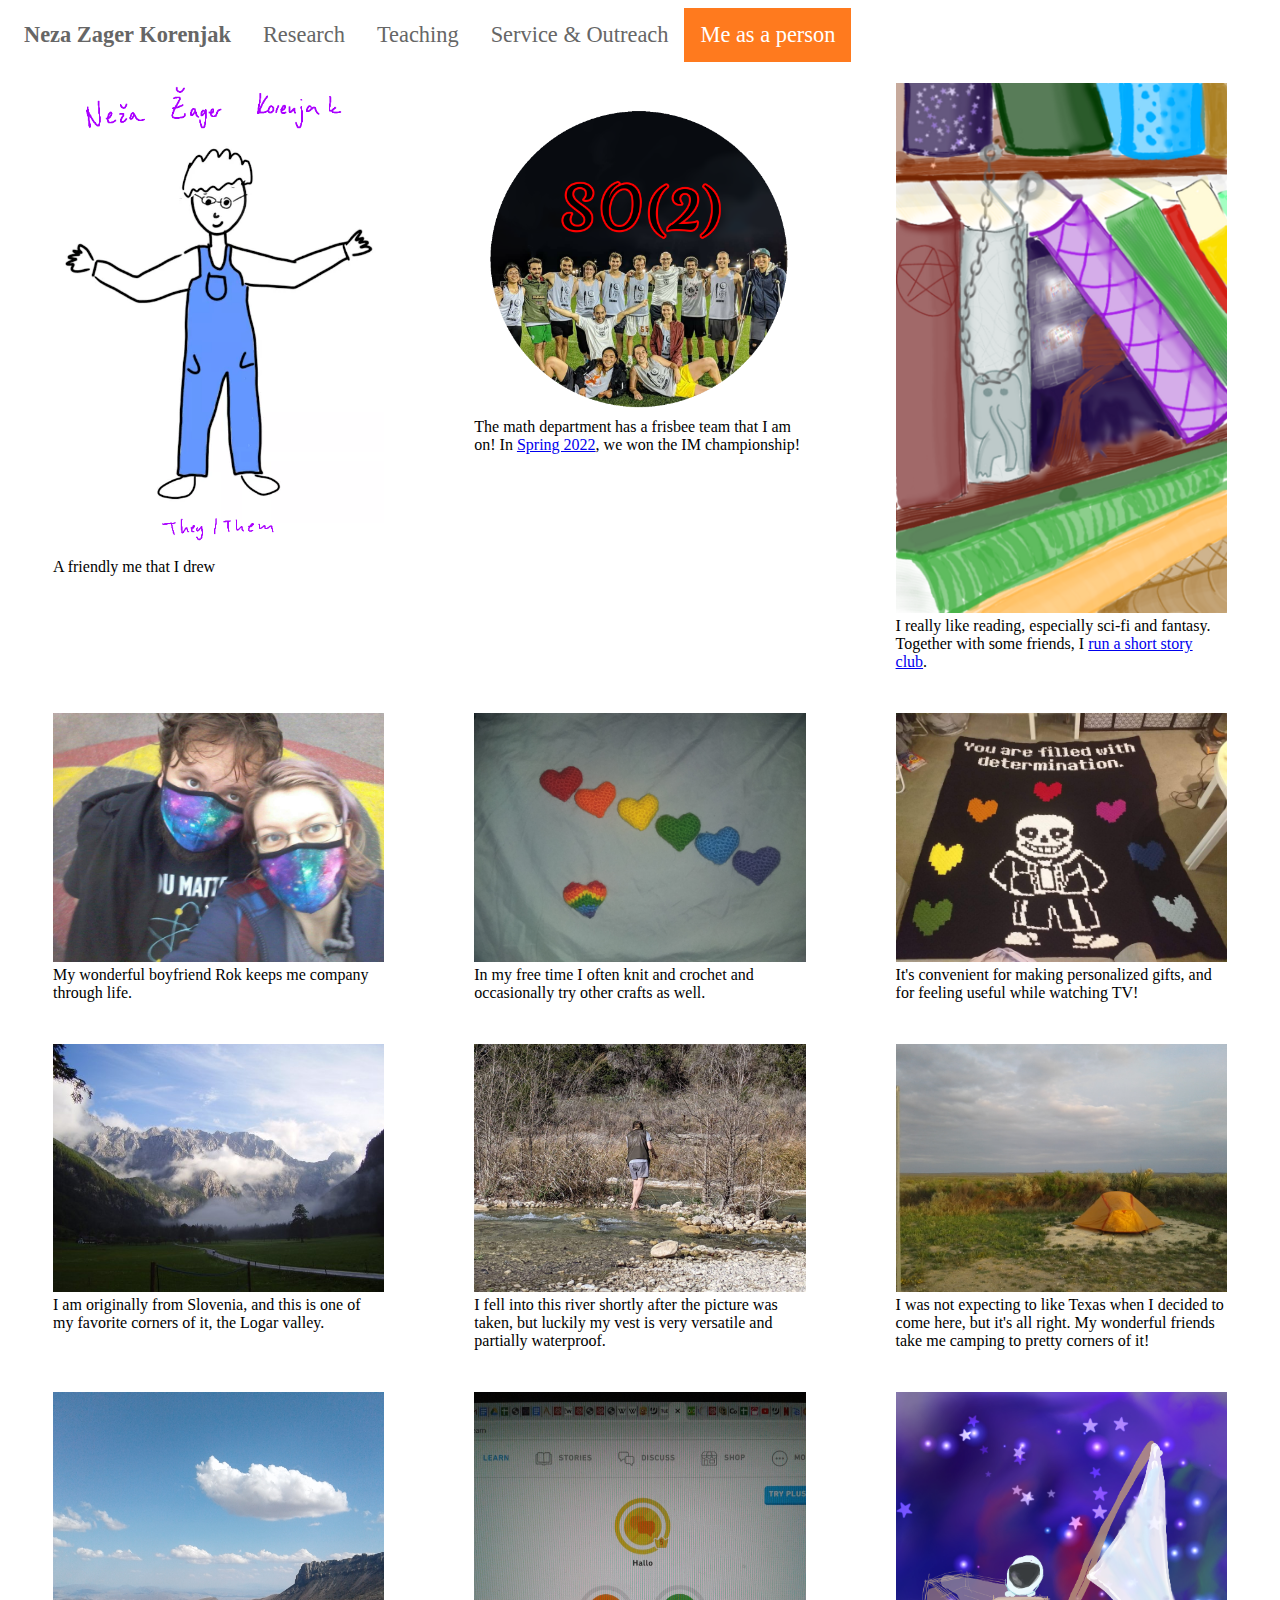
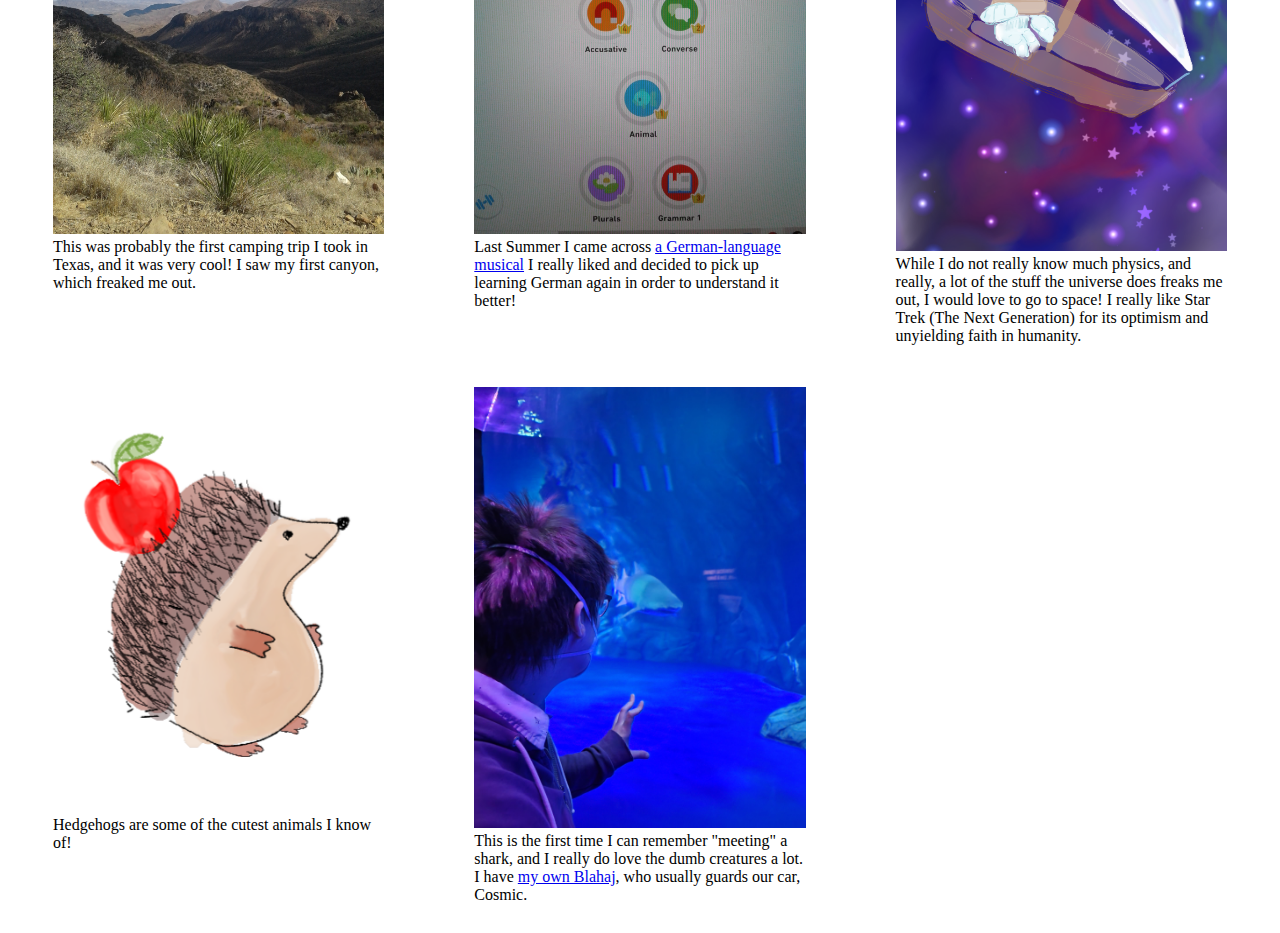
==== me.html @ 47fa2d06 "Add files via upload" ====
<!DOCTYPE html>
<html>
<head>
<title>Neza Zager Korenjak - About</title>
<link rel="stylesheet" href="styles.css">
<script src="https://code.jquery.com/jquery-3.5.1.min.js"></script>
	<script>
		$(document).ready(function() {
			let carnames = [
			"Odin",
			"Journey-empowerer",
			"Glad-of-war",
			"Boomer",
			"Sole creator of magical songs",
			"Allfather", "Delingt of Frigg", "Eagle Head", "father of men", "Enemy of the Wolf", "Shifty Eyed", "Spear Shaker", "Battle promoter", "The ever booming", "Gallows' burden", "Mighty god", "Wise One", "Ancient One", "The one who rides forth", "Advantage Counsel", "Wanderer", "Wayweary", "Gautr", "Journey advisor", "Dangler", "Deceiver", "Riddler", "Blind Guest", "Maddener", "Wise in magical spells", "Yeller", "Hooded", "Hanged One", "Fetter Loosener", "Raven God", "Battle Wolf", "One Eyed", "Overthrower", "Wayfinder", "Screamer", "Ripper", "Sage", "Horse hair moustache", "Roarer", "Courage of the whet-stome", "Yule father", "Inciter", "Shaggy Cloak Wearer", "Frenzy", "One in gaping frenzy", "Cosmic", "Hawk", "Wagon God", "Mover of Constellations", "Sooth", "Resounding one", "Long Beard","God of Runes","Victory Author","Victory Tree", "Cooler", "Quarreler", "Beloved", "Thriving", "Wanderer","Wakeful", "Slain God"
			];

			let name = carnames[Math.floor(Math.random() * carnames.length)];
			
			$("#carname").text(name);
		});
	</script>
</head>
<body>

<ul>
  <li><a href="index.html"><b>Neza Zager Korenjak</b></a></li>
  <li><a href="research.html">Research</a></li>
  <li><a href="teaching.html">Teaching</a></li>
<li><a href="outreach.html">Service & Outreach</a></li>
  <li><a class="active" href="me.html">Me as a person</a></li>
</ul>

<div class="row">
  <div class="column">
    <figure>
  <img src="me3.png" alt="Me!" style="width:100%">
  <figcaption>A friendly me that I drew</figcaption>
</figure>
  </div>
  <div class="column">
    <figure>
  <img src="so2.png" alt="frisb" style="width:100%">
  <figcaption>The math department has a frisbee team that I am on! In <a href ="frisb.jpg">Spring 2022</a>, we won the IM championship!</figcaption>
</figure>

  </div>
  <div class="column">
    <figure>
  <img src="book.png" alt="bookshelf" style="width:100%">
  <figcaption>I really like reading, especially sci-fi and fantasy. 
Together with some friends, I <a href = "story.html" >run a short story club</a>.</figcaption>
</figure>
  </div>
</div>


<div class="row">
  <div class="column">
  
 <figure>
  <img src="biba.jpg" alt="biba" style="width:100%">
  <figcaption>My wonderful boyfriend  Rok keeps me company through life.</figcaption>
</figure>
  </div>
  <div class="column">
    <figure>
  <img src="cr2.jpg" alt="crochet" style="width:100%">
  <figcaption>In my free time I often knit and crochet and occasionally try other crafts as well.</figcaption>
</figure>

  </div>
  <div class="column">
    <figure>
  <img src="cr1.jpeg" alt="crochet" style="width:100%">
  <figcaption>It's convenient for making personalized gifts, and for feeling useful while watching TV!</figcaption>
</figure>
  </div>
</div>

<div class="row">
  <div class="column">
    <figure>
  <img src="log.jpg" alt="Logarska valley" style="width:100%">
  <figcaption>I am originally from Slovenia, and this is one of my favorite corners of it, the Logar valley.</figcaption>
</figure>
</figure>
  </div>
  <div class="column">
 
    <figure>
  <img src="garner.jpeg" alt="garner state park" style="width:100%">
  <figcaption>I fell into this river shortly after the picture was taken, but luckily my vest is very versatile and partially waterproof.</figcaption>
</figure>

  </div>
  <div class="column">
    <figure>
  <img src="state.jpg" alt="tent" style="width:100%">
  <figcaption>I was not expecting to like Texas when I decided to come here, but it's all right. My wonderful friends take
 me camping to pretty corners of it!</figcaption>
</figure>
  </div>
</div>



<div class="row">
  <div class="column">
    <figure>
  <img src="bigbend.jpg" alt="big bend national park" style="width:100%">
  <figcaption>This was probably the first camping trip I took in Texas, and it was very cool! 
I saw my first canyon, which freaked me out.</figcaption>
</figure>

  </div>
  <div class="column">
    <figure>
  <img src="duo.jpg" alt="duolingo" style="width:100%">
  <figcaption>Last Summer I came across <a href = "https://www.youtube.com/watch?v=Lr8z-yyGqF8">a German-language musical</a> I really liked and decided to pick up learning 
German again in order to understand it better!</figcaption>
</figure>

  </div>
  <div class="column">
  <figure>
  <img src="space.png" alt="space!" style="width:100%">
  <figcaption>While I do not really know much physics, and really, a lot of the stuff the universe does freaks me out,
I would love to go to space! I really like Star Trek (The Next Generation) for its optimism and
 unyielding faith in humanity.</figcaption>
</figure>
  </div>
</div>

<div class="row">
  <div class="column">
 <figure>
  <img src="hedge.png" alt="A hedgehog" style="width:100%">
  <figcaption>Hedgehogs are some of the cutest animals I know of!</figcaption>
</figure>
</div>
  <div class="column">
    <figure>
	<img src="shark.jpg" alt="shark!" style="width:100%">
	<figcaption>This is the first time I can remember "meeting" a shark, and I really do love the dumb creatures a lot. I have <a href = "meandshark.jpg">my own Blahaj</a>, who usually guards our car, <span id="carname">Odin</span>.</figcaption>
</figure>
  </div>
</div>
---- styles.css ----
ul {
  list-style-type: none;
  margin: 0;
  padding: 0;
  overflow: hidden;
  
}

li {
  float: left;
}

li a {
  display: block;
  color: #666;
  text-align: center;
  font-size: 1.4em;
  padding: 14px 16px;
  text-decoration: none;
}
p {text-align: justify;
   font-size: 1.1em;
   padding-left: 17%;
padding-right: 17%;
}

li a:hover:not(.active) {
  background-color: #ddd;
}

li a.active {
  color: white;
  background-color: #FF7A1E;
}
figure { display: table; }

ol {list-style-position: outside;
text-align: justify;
   font-size: 1.2em;
   padding-left: 15%;
padding-right: 15%;}

figcaption { display: table-caption; caption-side: bottom ; }

h3 {font-size:1.6em;
color: #FF7A1E;
padding-left: 15%;
padding-right: 15%;}

h4 {font-size:1.2em;
color:#FF7A1E;
padding-left: 15%;
padding-right: 15%;}


table, th, td {border: 1px solid black;
padding:2px;}

table {margin-left: 15%;
margin-right: 15%;
width: 70%;
border-collapse: collapse;
}

th, td {
  padding: 5px;
  text-align: left;
}

* {
  box-sizing: border-box;
}

.column {
  float: left;
  width: 33.33%;
  padding: 5px;
}

/* Clearfix (clear floats) */
.row::after {
  content: "";
  clear: both;
  display: table;
}
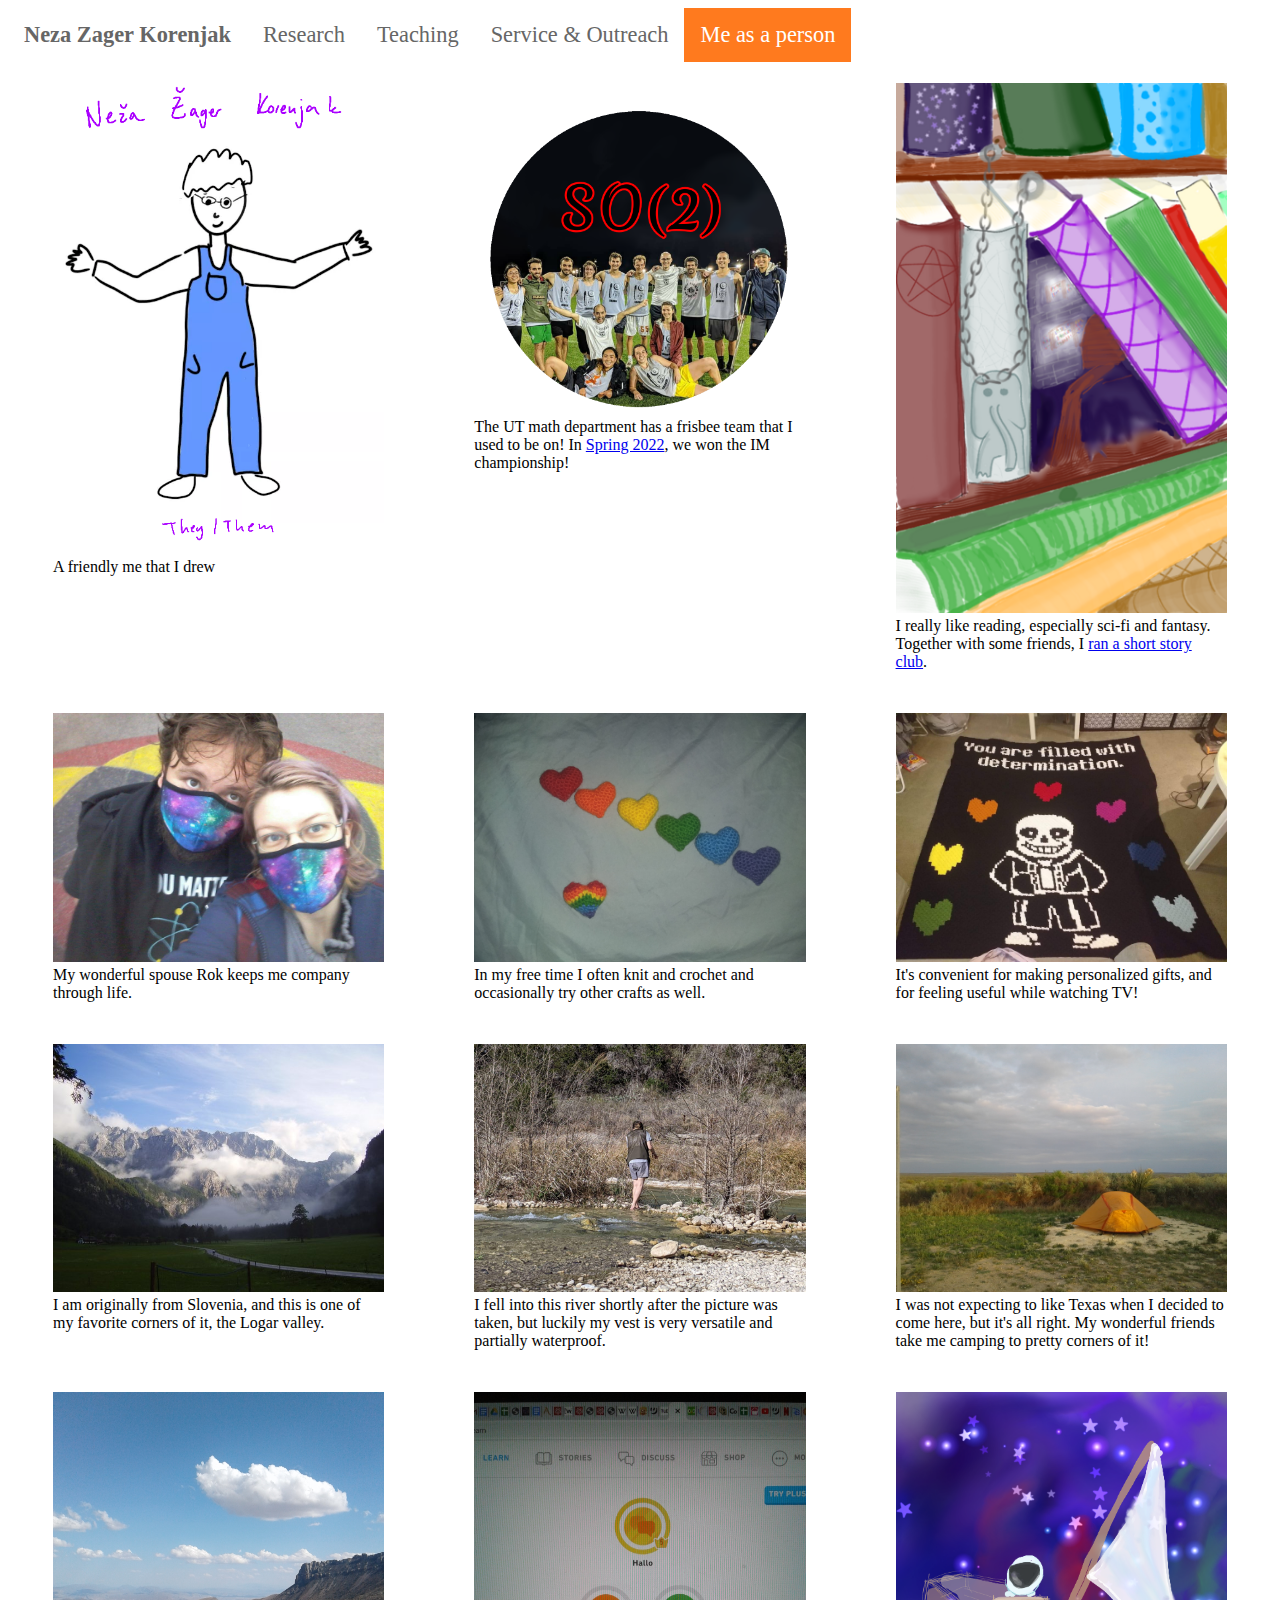
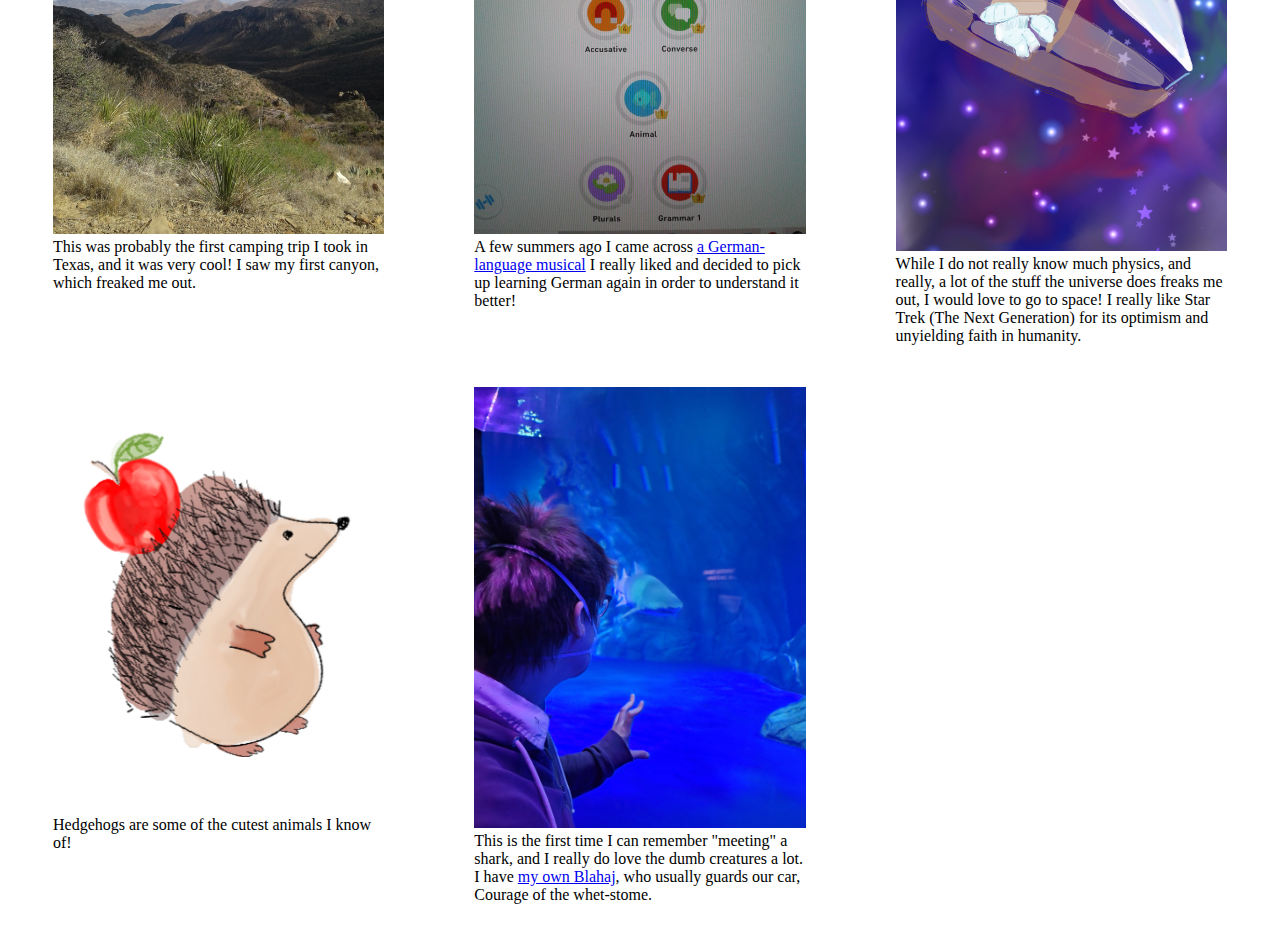
==== commit 052df6d2: "Update me.html" ====
--- a/me.html
+++ b/me.html
@@ -41,7 +41,7 @@
   <div class="column">
     <figure>
   <img src="so2.png" alt="frisb" style="width:100%">
-  <figcaption>The math department has a frisbee team that I am on! In <a href ="frisb.jpg">Spring 2022</a>, we won the IM championship!</figcaption>
+  <figcaption>The UT math department has a frisbee team that I used to be on! In <a href ="frisb.jpg">Spring 2022</a>, we won the IM championship!</figcaption>
 </figure>
 
   </div>
@@ -49,7 +49,7 @@
     <figure>
   <img src="book.png" alt="bookshelf" style="width:100%">
   <figcaption>I really like reading, especially sci-fi and fantasy. 
-Together with some friends, I <a href = "story.html" >run a short story club</a>.</figcaption>
+Together with some friends, I <a href = "story.html" >ran a short story club</a>.</figcaption>
 </figure>
   </div>
 </div>
@@ -60,7 +60,7 @@
   
  <figure>
   <img src="biba.jpg" alt="biba" style="width:100%">
-  <figcaption>My wonderful boyfriend  Rok keeps me company through life.</figcaption>
+  <figcaption>My wonderful spouse  Rok keeps me company through life.</figcaption>
 </figure>
   </div>
   <div class="column">
@@ -117,7 +117,7 @@
   <div class="column">
     <figure>
   <img src="duo.jpg" alt="duolingo" style="width:100%">
-  <figcaption>Last Summer I came across <a href = "https://www.youtube.com/watch?v=Lr8z-yyGqF8">a German-language musical</a> I really liked and decided to pick up learning 
+  <figcaption>A few summers ago I came across <a href = "https://www.youtube.com/watch?v=Lr8z-yyGqF8">a German-language musical</a> I really liked and decided to pick up learning 
 German again in order to understand it better!</figcaption>
 </figure>
 
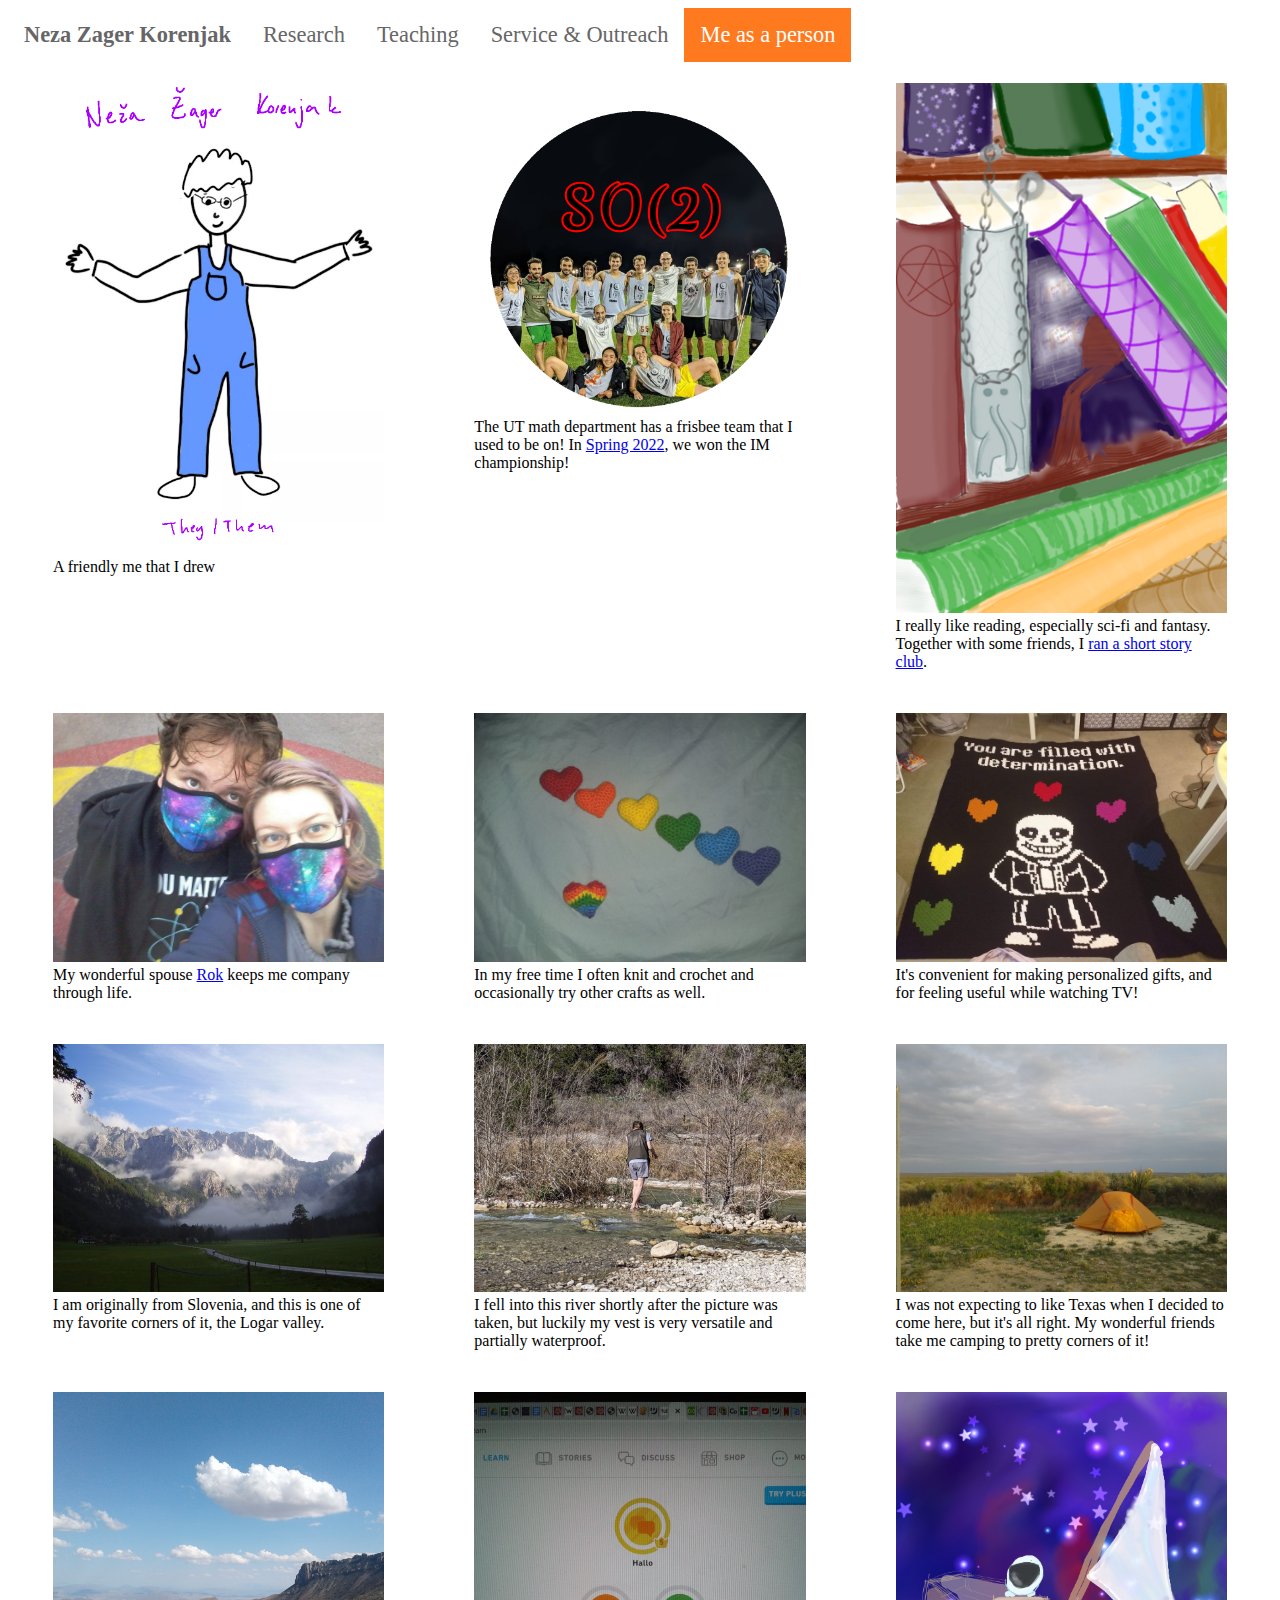
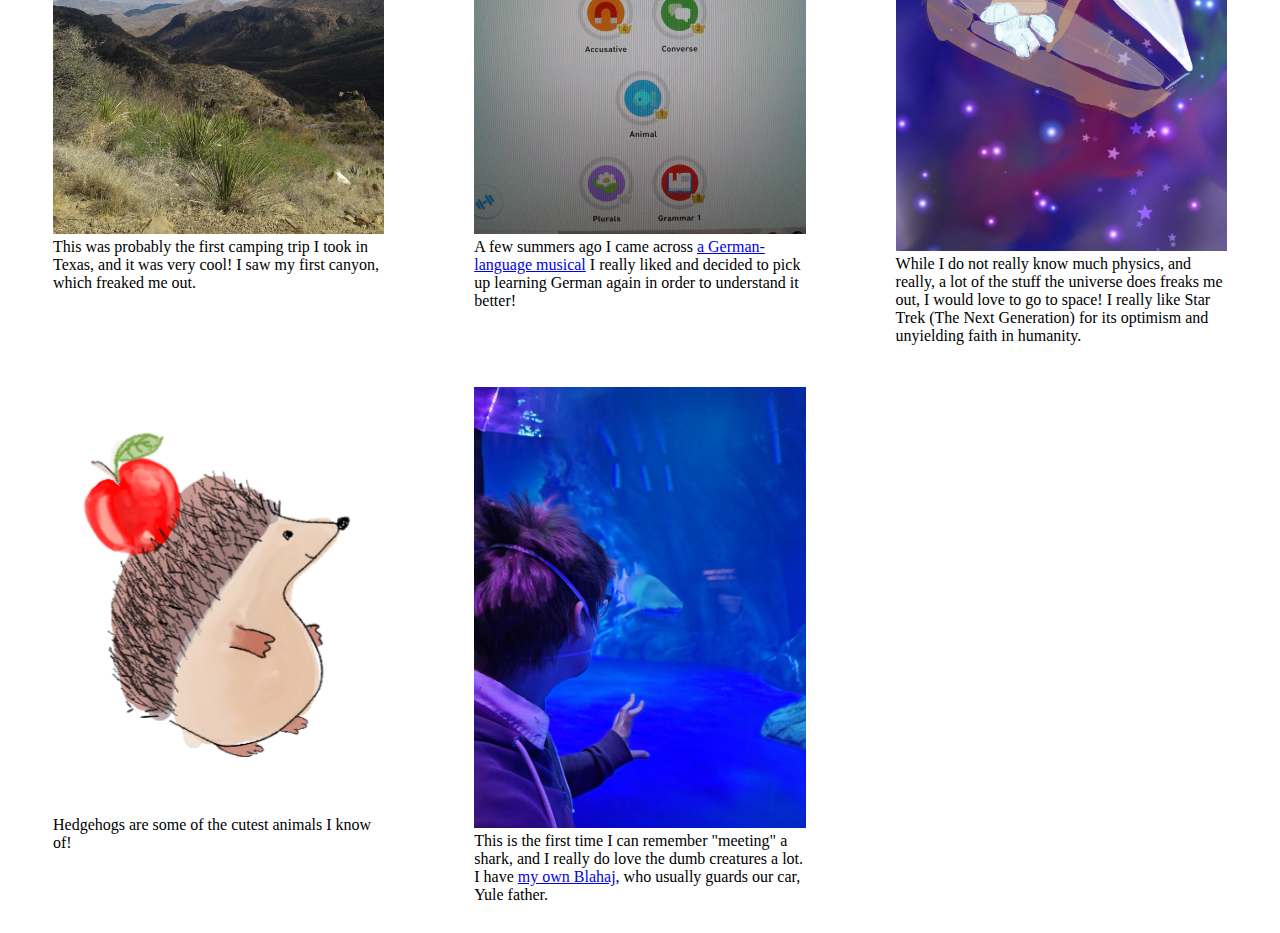
==== commit 5fb899c9: "Update me.html" ====
--- a/me.html
+++ b/me.html
@@ -60,7 +60,7 @@
   
  <figure>
   <img src="biba.jpg" alt="biba" style="width:100%">
-  <figcaption>My wonderful spouse  Rok keeps me company through life.</figcaption>
+  <figcaption>My wonderful spouse  <a href = "https://sites.google.com/view/rokgregoric/home">Rok</a> keeps me company through life.</figcaption>
 </figure>
   </div>
   <div class="column">
